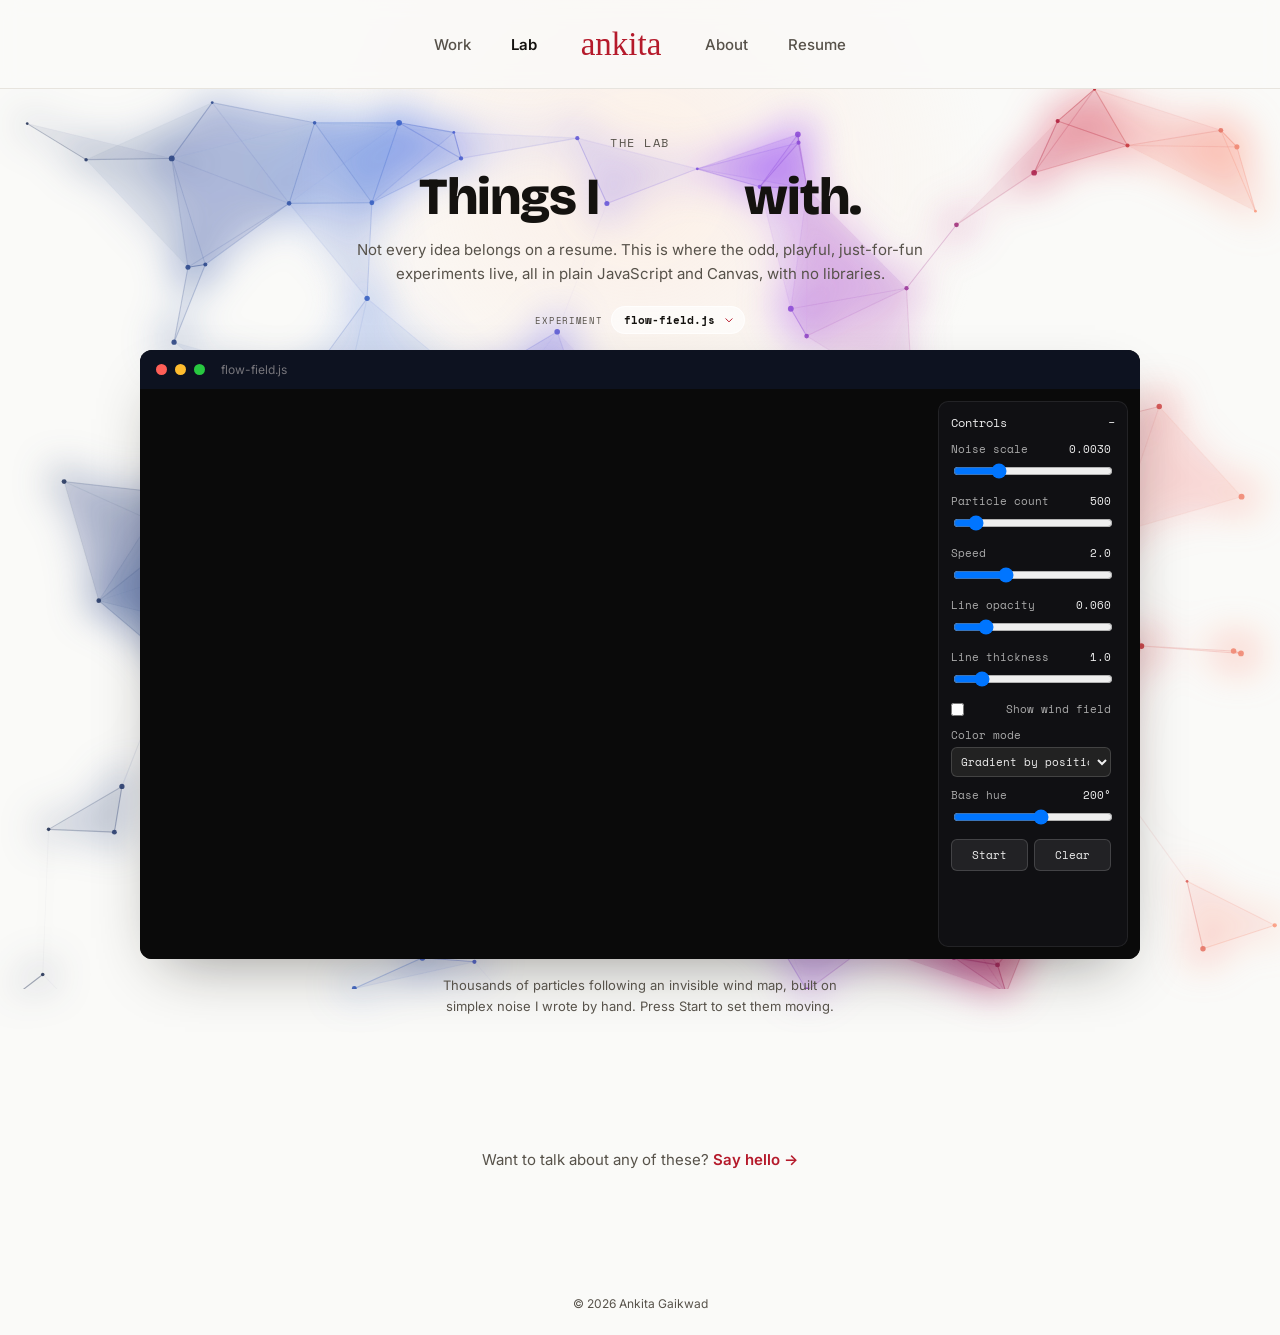
==== lab.html @ 5443c599 "Launch portfolio site Homepage, Lab page, resume, and social preview image." ====
<!DOCTYPE html>
<html lang="en">
<head>
<meta charset="utf-8">
<meta name="viewport" content="width=device-width, initial-scale=1">
<title>Lab — Ankita Gaikwad</title>
<meta name="description" content="Experiments, tinkering, and odd little interactive things — the space outside the serious portfolio.">
<link rel="icon" href="favicon.png" type="image/png" sizes="256x256">
<link rel="icon" href="favicon-32.png" type="image/png" sizes="32x32">
<link rel="apple-touch-icon" href="apple-touch-icon.png">
<link rel="icon" href="favicon.svg" type="image/svg+xml">
<meta property="og:type" content="website">
<meta property="og:title" content="The Lab — Ankita Gaikwad">
<meta property="og:description" content="Experiments, tinkering, and odd little interactive things — the space outside the serious portfolio.">
<meta property="og:image" content="img/og-image.png">
<meta name="twitter:card" content="summary_large_image">
<meta name="twitter:title" content="The Lab — Ankita Gaikwad">
<meta name="twitter:description" content="Experiments, tinkering, and odd little interactive things — the space outside the serious portfolio.">
<meta name="twitter:image" content="img/og-image.png">
<link rel="preconnect" href="https://fonts.googleapis.com">
<link rel="preconnect" href="https://fonts.gstatic.com" crossorigin>
<link href="https://fonts.googleapis.com/css2?family=Homemade+Apple&family=Bricolage+Grotesque:opsz,wght@12..96,500;12..96,700;12..96,800&family=Newsreader:ital,wght@0,500;1,500&family=Space+Mono:wght@400;700&family=Inter:wght@400;500;600&display=swap" rel="stylesheet">
<link rel="stylesheet" href="css/style.css">
<link rel="stylesheet" href="css/lab.css">
</head>
<body class="lab-page">

<div class="spotlight" aria-hidden="true"></div>

<header class="nav">
  <div class="nav-inner">
    <div class="nav-group nav-left">
      <a href="index.html#projects">Work</a>
      <a href="lab.html" class="active">Lab</a>
    </div>

    <a href="index.html" class="nav-logo">ankita</a>

    <div class="nav-group nav-right">
      <a href="index.html#about">About</a>
      <a href="resume.pdf" target="_blank" rel="noopener">Resume</a>
    </div>

    <button type="button" class="nav-toggle" id="navToggle" aria-expanded="false" aria-controls="mobileNav" aria-label="Open menu">
      <span class="nav-toggle-bar"></span>
      <span class="nav-toggle-bar"></span>
      <span class="nav-toggle-bar"></span>
    </button>
  </div>
</header>

<div class="mobile-nav" id="mobileNav">
  <nav class="mobile-nav-links">
    <a href="index.html#projects">Work</a>
    <a href="lab.html" class="active">Lab</a>
    <a href="index.html#about">About</a>
    <a href="resume.pdf" target="_blank" rel="noopener">Resume</a>
  </nav>
  <a class="mobile-nav-cta" href="https://mail.google.com/mail/?view=cm&amp;fs=1&amp;to=ankita.gaikwad1607@gmail.com" target="_blank" rel="noopener" data-mailto="ankita.gaikwad1607@gmail.com">Get in touch</a>
  <div class="mobile-nav-socials">
    <a href="https://github.com/annastudios" target="_blank" rel="noopener">GitHub</a>
    <a href="https://www.linkedin.com/in/ankita-gaikwad-598b63220/" target="_blank" rel="noopener">LinkedIn</a>
  </div>
</div>

<main class="lab-main">

  <div class="bg-canvas-wrap">
    <div class="bg-canvas-region" aria-hidden="true">
      <div class="bg-canvas-view">
        <canvas id="bgWave" class="bg-wave"></canvas>
        <canvas id="bgNetwork" class="bg-network"></canvas>
      </div>
    </div>

  <section class="lab-hero">
    <p class="eyebrow reveal">The Lab</p>
    <h1 class="lab-headline reveal">Things I <span class="accent-word-wrap"><span class="accent-word" id="accentWord">tinker</span></span> with.</h1>
    <p class="lab-sub reveal">
      Not every idea belongs on a resume. This is where the odd, playful, just-for-fun
      experiments live, all in plain JavaScript and Canvas, with no libraries.
    </p>
  </section>

  <div class="lab-picker reveal">
    <span class="lab-picker-label" id="labPickerLabel">Experiment</span>
    <div class="lab-dropdown" id="labDropdown">
      <button type="button" class="lab-dropdown-btn" id="labDropdownBtn" aria-haspopup="listbox" aria-expanded="false" aria-labelledby="labPickerLabel labDropdownBtn">
        <span class="lab-dropdown-value">flow-field.js</span>
        <svg class="lab-dropdown-chevron" viewBox="0 0 16 16" fill="none" aria-hidden="true"><path d="M3 6L8 11L13 6" stroke="currentColor" stroke-width="1.6" stroke-linecap="round" stroke-linejoin="round"/></svg>
      </button>
      <ul class="lab-dropdown-menu" role="listbox" aria-labelledby="labPickerLabel">
        <li role="option" tabindex="-1" data-value="panel-flow" aria-selected="true">
          <span class="lab-opt-name">flow-field.js</span>
          <span class="lab-opt-desc">Noise-driven particle field</span>
        </li>
        <li role="option" tabindex="-1" data-value="panel-maze" aria-selected="false">
          <span class="lab-opt-name">maze.js</span>
          <span class="lab-opt-desc">Generate and solve a maze</span>
        </li>
        <li role="option" tabindex="-1" data-value="panel-sort" aria-selected="false">
          <span class="lab-opt-name">sort-sonic.js</span>
          <span class="lab-opt-desc">Hear sorting algorithms</span>
        </li>
        <li role="option" tabindex="-1" data-value="panel-bounce" aria-selected="false">
          <span class="lab-opt-name">bounce.js</span>
          <span class="lab-opt-desc">Click to drop bouncy balls</span>
        </li>
      </ul>
    </div>
  </div>

  <div class="lab-experiments">
  <section class="lab-experiment is-active reveal" id="panel-flow">
    <div class="lab-window">
      <div class="terminal-bar">
        <span class="term-dot red"></span>
        <span class="term-dot yellow"></span>
        <span class="term-dot green"></span>
        <span class="terminal-title">flow-field.js</span>
      </div>
      <div class="lab-stage" id="flowStage">
        <canvas id="flowCanvas"></canvas>
        <div class="lab-panel" id="flowPanel">
          <button type="button" class="lab-panel-head" id="flowPanelToggle" aria-expanded="true" aria-controls="flowPanelBody">
            <span>Controls</span>
            <span id="flowToggleIcon" aria-hidden="true">−</span>
          </button>
          <div class="lab-panel-body" id="flowPanelBody">
            <div class="lab-row">
              <label for="flow-noiseScale">Noise scale <span class="lab-val" id="flow-v-noiseScale"></span></label>
              <input type="range" id="flow-noiseScale" min="0.0005" max="0.01" step="0.0005">
            </div>
            <div class="lab-row">
              <label for="flow-particleCount">Particle count <span class="lab-val" id="flow-v-particleCount"></span></label>
              <input type="range" id="flow-particleCount" min="100" max="4000" step="100">
            </div>
            <div class="lab-row">
              <label for="flow-speed">Speed <span class="lab-val" id="flow-v-speed"></span></label>
              <input type="range" id="flow-speed" min="0.2" max="6" step="0.1">
            </div>
            <div class="lab-row">
              <label for="flow-lineAlpha">Line opacity <span class="lab-val" id="flow-v-lineAlpha"></span></label>
              <input type="range" id="flow-lineAlpha" min="0.01" max="0.3" step="0.005">
            </div>
            <div class="lab-row">
              <label for="flow-lineWidth">Line thickness <span class="lab-val" id="flow-v-lineWidth"></span></label>
              <input type="range" id="flow-lineWidth" min="0.5" max="4" step="0.1">
            </div>
            <div class="lab-row lab-checkbox-row">
              <label><input type="checkbox" id="flow-showField"> Show wind field</label>
            </div>
            <div class="lab-row">
              <label for="flow-colorMode">Color mode</label>
              <select id="flow-colorMode">
                <option value="single">Single color</option>
                <option value="position" selected>Gradient by position</option>
                <option value="angle">Gradient by angle</option>
                <option value="random">Random per particle</option>
              </select>
            </div>
            <div class="lab-row">
              <label for="flow-baseHue">Base hue <span class="lab-val" id="flow-v-baseHue"></span></label>
              <input type="range" id="flow-baseHue" min="0" max="360" step="1">
            </div>
            <div class="lab-btn-row">
              <button id="flow-btn-run">Start</button>
              <button id="flow-btn-clear">Clear</button>
            </div>
          </div>
        </div>
      </div>
    </div>
    <p class="lab-caption">Thousands of particles following an invisible wind map, built on simplex noise I wrote by hand. Press Start to set them moving.</p>
  </section>

  <section class="lab-experiment reveal" id="panel-maze">
    <div class="lab-window">
      <div class="terminal-bar">
        <span class="term-dot red"></span>
        <span class="term-dot yellow"></span>
        <span class="term-dot green"></span>
        <span class="terminal-title">maze.js</span>
      </div>
      <div class="lab-stage" id="mazeStage">
        <canvas id="mazeCanvas"></canvas>
        <div class="lab-panel" id="mazePanel">
          <button type="button" class="lab-panel-head" id="mazePanelToggle" aria-expanded="true" aria-controls="mazePanelBody">
            <span>Controls</span>
            <span id="mazeToggleIcon" aria-hidden="true">−</span>
          </button>
          <div class="lab-panel-body" id="mazePanelBody">
            <div class="lab-row">
              <label for="maze-cols">Columns <span class="lab-val" id="maze-v-cols"></span></label>
              <input type="range" id="maze-cols" min="8" max="40" step="1">
            </div>
            <div class="lab-row">
              <label for="maze-speed">Speed <span class="lab-val" id="maze-v-speed"></span></label>
              <input type="range" id="maze-speed" min="1" max="20" step="1">
            </div>
            <div class="lab-row">
              <label for="maze-algorithm">Solve algorithm</label>
              <select id="maze-algorithm">
                <option value="bfs" selected>BFS (shortest path)</option>
                <option value="dfs">DFS</option>
              </select>
            </div>
            <div class="lab-row lab-checkbox-row">
              <label><input type="checkbox" id="maze-instant"> Instant (skip animation)</label>
            </div>
            <div class="lab-btn-row">
              <button id="maze-btn-run">Start</button>
            </div>
            <div class="lab-btn-row">
              <button id="maze-btn-new">New maze</button>
              <button id="maze-btn-solve">Solve</button>
            </div>
          </div>
        </div>
      </div>
    </div>
    <p class="lab-caption">A maze carved with a recursive backtracker, then solved live — green is the start, red the exit. Press Start to watch it run.</p>
  </section>

  <section class="lab-experiment reveal" id="panel-sort">
    <div class="lab-window">
      <div class="terminal-bar">
        <span class="term-dot red"></span>
        <span class="term-dot yellow"></span>
        <span class="term-dot green"></span>
        <span class="terminal-title">sort-sonic.js</span>
      </div>
      <div class="lab-stage" id="sortStage">
        <canvas id="sortCanvas"></canvas>
        <div class="lab-panel" id="sortPanel">
          <button type="button" class="lab-panel-head" id="sortPanelToggle" aria-expanded="true" aria-controls="sortPanelBody">
            <span>Controls</span>
            <span id="sortToggleIcon" aria-hidden="true">−</span>
          </button>
          <div class="lab-panel-body" id="sortPanelBody">
            <div class="lab-row">
              <div class="lab-readout">Comparisons <span class="lab-val" id="sort-v-compares">0</span></div>
              <div class="lab-readout">Swaps <span class="lab-val" id="sort-v-swaps">0</span></div>
            </div>
            <div class="lab-row">
              <label for="sort-algorithm">Algorithm</label>
              <select id="sort-algorithm">
                <option value="bubble">Bubble sort</option>
                <option value="insertion">Insertion sort</option>
                <option value="quick" selected>Quick sort</option>
                <option value="merge">Merge sort</option>
                <option value="heap">Heap sort</option>
              </select>
            </div>
            <div class="lab-row">
              <label for="sort-size">Bars <span class="lab-val" id="sort-v-size"></span></label>
              <input type="range" id="sort-size" min="10" max="120" step="2">
            </div>
            <div class="lab-row">
              <label for="sort-speed">Speed <span class="lab-val" id="sort-v-speed"></span></label>
              <input type="range" id="sort-speed" min="5" max="400" step="5">
            </div>
            <div class="lab-row lab-checkbox-row">
              <label><input type="checkbox" id="sort-sound" checked> Sound</label>
            </div>
            <div class="lab-btn-row">
              <button id="sort-btn-run">Start</button>
              <button id="sort-btn-shuffle">Shuffle</button>
            </div>
          </div>
        </div>
      </div>
    </div>
    <p class="lab-caption">The browser version of my <a href="https://github.com/annastudios/Algo-Sonic" target="_blank" rel="noopener">Algo-Sonic</a>, with sound from the Web Audio API. Turn your sound on, pick an algorithm and press Start: bubble sort sounds busy, merge sort sounds rhythmic.</p>
  </section>

  <section class="lab-experiment reveal" id="panel-bounce">
    <div class="lab-window">
      <div class="terminal-bar">
        <span class="term-dot red"></span>
        <span class="term-dot yellow"></span>
        <span class="term-dot green"></span>
        <span class="terminal-title">bounce.js</span>
      </div>
      <div class="lab-stage" id="bounceStage">
        <canvas id="bounceCanvas"></canvas>
        <div class="lab-panel" id="bouncePanel">
          <button type="button" class="lab-panel-head" id="bouncePanelToggle" aria-expanded="true" aria-controls="bouncePanelBody">
            <span>Controls</span>
            <span id="bounceToggleIcon" aria-hidden="true">−</span>
          </button>
          <div class="lab-panel-body" id="bouncePanelBody">
            <div class="lab-row">
              <div class="lab-readout">Balls <span class="lab-val" id="bounce-v-count">0</span></div>
            </div>
            <div class="lab-row">
              <label for="bounce-gravity">Gravity <span class="lab-val" id="bounce-v-gravity"></span></label>
              <input type="range" id="bounce-gravity" min="0" max="1" step="0.05">
            </div>
            <div class="lab-row">
              <label for="bounce-bounciness">Bounciness <span class="lab-val" id="bounce-v-bounciness"></span></label>
              <input type="range" id="bounce-bounciness" min="0.3" max="0.95" step="0.05">
            </div>
            <div class="lab-btn-row">
              <button id="bounce-btn-rain">Rain</button>
              <button id="bounce-btn-shake">Shake</button>
            </div>
            <div class="lab-btn-row">
              <button id="bounce-btn-clear">Clear</button>
            </div>
          </div>
        </div>
      </div>
    </div>
    <p class="lab-caption">Click or tap anywhere to drop a ball — they fall, bounce and bump into each other. Try Rain, then Shake.</p>
  </section>
  </div>

  <p class="lab-outro reveal">Want to talk about any of these? <a href="index.html#contact">Say hello →</a></p>


  </div>

</main>

<footer class="site-footer">
  <span>© <span id="year"></span> Ankita Gaikwad</span>
</footer>

<script src="js/script.js"></script>
<script src="js/lab-effects.js"></script>
<script src="js/flow-field.js"></script>
<script src="js/maze.js"></script>
<script src="js/sort-sonic.js"></script>
<script src="js/bounce.js"></script>
<script src="js/network-bg.js"></script>
</body>
</html>
---- css/style.css ----
:root {
  --bg: #fafaf8;
  --surface: #ffffff;
  --fg: #14120f;
  --muted: #57524a;
  --line: #e7e4de;
  --accent: #b51a2b;
  --accent-deep: #541a2e;
  --accent-soft: #ffe3d3;
  --nav-link: #3d3830;
  --radius: 14px;
  --maxw: 1360px;
}

* { box-sizing: border-box; }

html { scroll-behavior: smooth; }

body {
  margin: 0;
  position: relative;
  overflow-x: clip;
  color: var(--fg);
  font-family: 'Inter', sans-serif;
  -webkit-font-smoothing: antialiased;
  background: var(--bg);
}

/* hides the OS cursor once the wormy cursor takes over (js/script.js) */
body.cursor-worm-active, body.cursor-worm-active * {
  cursor: none !important;
}

/* solid-color block sections, full viewport width */
.contact, .dark-footer {
  width: 100vw;
  position: relative;
  left: 50%;
  margin-left: -50vw;
}

.section-inner {
  max-width: var(--maxw);
  margin: 0 auto;
  padding: 0 24px;
}

.dark-footer {
  background: #161e2f;
  color: rgba(247, 237, 232, 0.6);
  border-top: none;
}

.mono {
  font-family: 'Space Mono', monospace;
}

h1, h2, h3 {
  font-family: 'Bricolage Grotesque', sans-serif;
  font-weight: 800;
  letter-spacing: -0.02em;
  margin: 0;
}

h3 { font-weight: 700; }

p { margin: 0; line-height: 1.6; color: var(--muted); }

a { color: inherit; text-decoration: none; }

section, header, footer { position: relative; z-index: 1; }

/* cursor spotlight */
.spotlight {
  position: fixed;
  inset: 0;
  pointer-events: none;
  z-index: 0;
  background: radial-gradient(500px circle at var(--x, 50%) var(--y, 20%), var(--accent-soft), transparent 70%);
  opacity: 0.45;
  transition: opacity 0.3s ease;
}

/* nav */
.nav {
  position: sticky;
  top: 0;
  backdrop-filter: blur(10px);
  background: rgba(250, 250, 248, 0.75);
  border-bottom: 1px solid var(--line);
  z-index: 10;
}

.nav-inner {
  max-width: var(--maxw);
  margin: 0 auto;
  height: 88px;
  padding: 0 48px;
  display: flex;
  align-items: center;
  justify-content: center;
  position: relative;
}

.nav-group {
  display: flex;
  gap: 40px;
}

.nav-left { margin-right: 44px; }
.nav-right { margin-left: 44px; }

.nav-group a {
  font-family: 'Inter', sans-serif;
  font-weight: 500;
  font-size: 15px;
  color: var(--nav-link);
  text-decoration: none;
  transition: color 0.2s ease;
}

.nav-group a:hover { color: var(--fg); }

.nav-logo {
  font-family: 'Homemade Apple', cursive;
  font-size: 33px;
  color: var(--accent);
  text-decoration: none;
  line-height: 1;
}

/* on lab.html, dim the other nav links so "Lab" reads as the active page */
.lab-page .nav-group a { color: var(--muted); }
.lab-page .nav-group a.active { font-weight: 600; color: var(--fg); }
.lab-page .mobile-nav-links a { color: var(--muted); }
.lab-page .mobile-nav-links a.active { color: var(--fg); }

.btn {
  display: inline-flex;
  align-items: center;
  justify-content: center;
  padding: 12px 22px;
  border-radius: 999px;
  font-size: 13px;
  font-weight: 700;
  font-family: 'Space Mono', monospace;
  border: 1px solid var(--fg);
  transition: transform 0.2s ease, background 0.2s ease, color 0.2s ease;
}

.btn-primary { background: var(--fg); color: var(--bg); }
.btn-primary:hover { background: var(--accent-deep); border-color: var(--accent-deep); }

.btn-ghost { background: transparent; color: var(--fg); }
.btn-ghost:hover { background: var(--fg); color: var(--bg); }

.nav-toggle {
  display: none;
  flex-direction: column;
  justify-content: center;
  align-items: center;
  gap: 5px;
  width: 36px;
  height: 36px;
  padding: 0;
  border: none;
  background: transparent;
  cursor: pointer;
}

.nav-toggle-bar {
  display: block;
  width: 20px;
  height: 2px;
  background: var(--fg);
  transition: transform 0.25s ease, opacity 0.2s ease;
}

.nav-toggle[aria-expanded="true"] .nav-toggle-bar:nth-child(1) { transform: translateY(7px) rotate(45deg); }
.nav-toggle[aria-expanded="true"] .nav-toggle-bar:nth-child(2) { opacity: 0; }
.nav-toggle[aria-expanded="true"] .nav-toggle-bar:nth-child(3) { transform: translateY(-7px) rotate(-45deg); }

/* full-screen mobile nav overlay — sits behind the sticky header (lower
   z-index) so it visually slides in underneath it */
.mobile-nav {
  position: fixed;
  inset: 0;
  z-index: 9;
  padding: 90px 28px 28px;
  background: rgba(255, 255, 255, 0.72);
  backdrop-filter: blur(18px);
  -webkit-backdrop-filter: blur(18px);
  display: flex;
  flex-direction: column;
  opacity: 0;
  visibility: hidden;
  transform: translateY(-12px);
  transition: opacity 0.3s ease, transform 0.3s ease, visibility 0.3s;
}

body.menu-open { overflow: hidden; }

body.menu-open .mobile-nav {
  opacity: 1;
  visibility: visible;
  transform: translateY(0);
}

.mobile-nav-links {
  display: flex;
  flex-direction: column;
}

.mobile-nav-links a {
  font-family: 'Bricolage Grotesque', sans-serif;
  font-weight: 700;
  font-size: 27px;
  color: var(--fg);
  text-decoration: none;
  display: flex;
  align-items: center;
  min-height: 58px;
  border-bottom: 1px solid var(--line);
}

.mobile-nav-links a:last-child { border-bottom: none; }

.mobile-nav-cta {
  align-self: flex-start;
  margin-top: 28px;
  padding: 14px 22px;
  border-radius: 999px;
  background: var(--accent-deep);
  color: #fff;
  font-family: 'Space Mono', monospace;
  font-weight: 700;
  font-size: 14px;
}

.mobile-nav-socials {
  display: flex;
  gap: 20px;
  margin-top: 24px;
  font-family: 'Space Mono', monospace;
  font-size: 13px;
}

.mobile-nav-socials a { color: var(--muted); }
.mobile-nav-socials a:hover { color: var(--fg); }

/* layout helpers */
main { max-width: var(--maxw); margin: 0 auto; padding: 0 24px; }

.eyebrow {
  font-family: 'Space Mono', monospace;
  font-size: 12px;
  letter-spacing: 0.12em;
  text-transform: uppercase;
  color: var(--muted);
  margin-bottom: 14px;
}

section h2 {
  font-size: clamp(28px, 4vw, 40px);
  margin-bottom: 20px;
}

/* hero */
.hero {
  position: relative;
  overflow: hidden;
  padding: 110px 0 100px;
}

/* animated color-spill wave + node network, shared behind hero/about/projects */
.bg-canvas-wrap {
  position: relative;
}

/* full-bleed breakout: main caps at var(--maxw) and is centered, so without this
   the canvas would stop at that column and leave blank gutters on wide screens */
.bg-canvas-region {
  position: absolute;
  top: 0;
  bottom: 0;
  left: 50%;
  width: 100vw;
  margin-left: -50vw;
  z-index: 0;
  /* clip, not hidden: hidden makes this a scroll container, which breaks the sticky child */
  overflow: hidden;
  overflow: clip;
  pointer-events: none;
}

/* the canvases are only viewport-sized and ride along while the region scrolls past —
   a region-sized canvas was 5000px+ tall, over Safari's max canvas area and slow to repaint.
   lvh so mobile address-bar show/hide doesn't resize it */
.bg-canvas-view {
  position: sticky;
  top: 0;
  height: 100vh;
  height: 100lvh;
}

/* traces the same node positions as .bg-network, blurred so the color
   reads as light spilling out of the nodes/edges rather than a separate layer */
.bg-wave {
  position: absolute;
  inset: 0;
  display: block;
  width: 100%;
  height: 100%;
  filter: blur(20px) saturate(1.3);
}

.bg-network {
  position: absolute;
  inset: 0;
  display: block;
  width: 100%;
  height: 100%;
}

.hero-grid {
  display: grid;
  grid-template-columns: 1fr 1.1fr;
  gap: 56px;
  align-items: center;
  text-align: left;
}

.hero-visual { width: 100%; }

.tech-pills {
  display: flex;
  flex-wrap: wrap;
  gap: 8px;
  justify-content: flex-start;
  margin-top: 22px;
}

.pill {
  font-family: 'Inter', sans-serif;
  font-weight: 500;
  font-size: 11px;
  letter-spacing: 0.02em;
  padding: 6px 12px;
  border-radius: 999px;
  border: 1px solid var(--line);
  background: var(--surface);
  color: var(--fg);
}

/* extra lift so pills read as distinct elements over the busy animated
   background, instead of blending into it */
.tech-pills .pill {
  box-shadow: 0 4px 14px -6px rgba(20, 18, 15, 0.25);
}

.scroll-cue {
  position: absolute;
  left: 50%;
  bottom: 20px;
  transform: translateX(-50%);
  display: flex;
  flex-direction: column;
  align-items: center;
  gap: 4px;
  color: var(--muted);
  font-family: 'Space Mono', monospace;
  font-size: 10px;
  letter-spacing: 0.08em;
  text-transform: uppercase;
  text-decoration: none;
  animation: scrollCueBounce 2s ease-in-out infinite;
}

.scroll-cue svg { width: 14px; height: 14px; }

@keyframes scrollCueBounce {
  0%, 100% { transform: translate(-50%, 0); }
  50% { transform: translate(-50%, 6px); }
}

.headline {
  font-size: clamp(40px, 7vw, 68px);
  line-height: 1.05;
  text-wrap: balance;
}

.accent-word-wrap { display: inline-block; overflow: hidden; vertical-align: bottom; }

.accent-word {
  display: inline-block;
  font-family: 'Newsreader', serif;
  font-style: italic;
  font-weight: 500;
  color: var(--accent);
  transition: transform 0.4s cubic-bezier(.65,0,.35,1), opacity 0.4s ease;
}

.accent-word.swap {
  transform: translateY(100%);
  opacity: 0;
}

.hero-sub {
  max-width: 480px;
  margin: 22px 0 0;
  font-size: 15px;
  color: var(--nav-link);
}

.hero-actions {
  margin-top: 36px;
  display: flex;
  gap: 14px;
  justify-content: flex-start;
}

/* about / experience / skills */
.about, .experience, .skills {
  position: relative;
  overflow: hidden;
  padding: 60px 0;
}

/* bento grid — varied-size tiles instead of one flat box, so each
   section has real visual structure instead of a repeated template */
.bento-grid {
  display: grid;
  grid-template-columns: repeat(3, 1fr);
  align-items: stretch;
  gap: 20px;
  max-width: 1040px;
  margin: 0 auto;
}

.bento-tile {
  position: relative;
  background: rgba(255, 255, 255, 0.6);
  backdrop-filter: blur(14px);
  -webkit-backdrop-filter: blur(14px);
  border: 1px solid rgba(255, 255, 255, 0.55);
  border-radius: 16px;
  padding: 32px;
  box-shadow: 0 20px 45px -32px rgba(20, 18, 15, 0.25);
}

.bento-tile.span-2 { grid-column: span 2; }
.bento-tile.span-3 { grid-column: span 3; }
.bento-tile.span-4 { grid-column: span 4; }

.skills .bento-grid { grid-template-columns: repeat(6, 1fr); }

.core-stack {
  max-width: 1040px;
  margin: 0 auto;
}

.core-stack-label {
  display: block;
  font-family: 'Space Mono', monospace;
  font-size: 11px;
  font-weight: 700;
  letter-spacing: 0.08em;
  text-transform: uppercase;
  color: var(--muted);
  margin-bottom: 14px;
}

.core-stack-row {
  display: flex;
  flex-wrap: wrap;
  gap: 10px;
}

.pill-core {
  font-family: 'Inter', sans-serif;
  font-weight: 600;
  font-size: 13px;
  padding: 10px 18px;
  border-radius: 999px;
  background: var(--accent-deep);
  color: #fff;
  box-shadow: 0 10px 24px -12px rgba(84, 26, 46, 0.55);
}

.skills-divider {
  max-width: 1040px;
  margin: 28px auto 32px;
  border: none;
  border-top: 1px solid var(--line);
}

.about-lead {
  font-size: 23px;
  font-weight: 500;
  line-height: 1.5;
  color: var(--fg);
  max-width: 760px;
  margin: 0 0 36px;
}

.about-columns {
  display: grid;
  grid-template-columns: minmax(0, 3fr) minmax(250px, 2fr);
  align-items: stretch;
  gap: 32px;
  max-width: 1040px;
  margin: 0 auto;
}

.about-text {
  font-size: 16px;
  font-weight: 500;
  line-height: 1.6;
  color: var(--nav-link);
}

.about-text + .about-text { margin-top: 14px; }

.fact-card {
  display: flex;
  flex-direction: column;
}

.fact-row {
  padding: 14px 0;
  border-bottom: 1px solid rgba(20, 18, 15, 0.08);
}

.fact-row:first-child { padding-top: 0; }
.fact-row:last-child { padding-bottom: 0; border-bottom: none; }

.fact-label {
  font-family: 'Space Mono', monospace;
  font-size: 10.5px;
  text-transform: uppercase;
  letter-spacing: 0.08em;
  color: var(--accent);
}

.fact-card .fact-value {
  margin: 6px 0 0;
  font-family: 'Bricolage Grotesque', sans-serif;
  font-weight: 700;
  font-size: 16px;
  color: var(--fg);
}

.timeline-date {
  font-family: 'Inter', sans-serif;
  font-size: 12px;
  font-weight: 600;
  color: var(--muted);
  letter-spacing: 0.05em;
  text-transform: uppercase;
}

/* vertical timeline — Experience section */
.timeline {
  position: relative;
  max-width: 860px;
  margin: 0 auto;
  border-left: 2px solid var(--line);
}

.timeline-item {
  position: relative;
  padding-left: 28px;
  padding-bottom: 40px;
}

.timeline-item:last-child { padding-bottom: 0; }

.timeline-marker {
  position: absolute;
  left: -6px;
  top: 6px;
  width: 11px;
  height: 11px;
  border-radius: 50%;
  background: var(--accent);
  border: 2px solid var(--bg);
}

.timeline-marker-outline {
  background: var(--bg);
  border: 2px solid var(--muted);
}

.timeline-meta {
  display: flex;
  align-items: center;
  gap: 10px;
  margin-bottom: 12px;
}

.timeline-type {
  font-family: 'Space Mono', monospace;
  font-size: 11px;
  font-weight: 700;
  letter-spacing: 0.08em;
  text-transform: uppercase;
  color: var(--accent);
}

.timeline-card-edu { padding: 18px; }

.timeline-card-edu h3.timeline-edu-heading {
  font-size: 17px;
  font-weight: 500;
  margin: 0 0 6px;
}

.timeline-card-edu p { font-size: 14px; font-weight: 500; color: var(--muted); }

.bento-tile h3 {
  font-size: 18px;
  margin: 8px 0 10px;
}

.timeline-context {
  margin: -4px 0 0;
  font-size: 14px;
  color: var(--muted);
}

.timeline-list {
  list-style: none;
  margin: 0;
  padding: 0;
  display: flex;
  flex-direction: column;
  gap: 10px;
  font-size: 14.5px;
  font-weight: 500;
  line-height: 1.55;
  color: var(--muted);
}

.timeline-list li { padding-left: 18px; position: relative; }
.timeline-list li::before { content: '–'; position: absolute; left: 0; color: var(--accent); }
.timeline-list strong { color: var(--fg); font-weight: 700; }

/* stat callouts — pulls key numbers out of the prose as visual anchors
   instead of leaving them buried in sentences */
.stat-row {
  display: flex;
  flex-wrap: wrap;
  gap: 28px;
  margin: 28px 0;
  padding: 22px 0;
  border-top: 1px solid var(--line);
  border-bottom: 1px solid var(--line);
}

.stat { display: flex; flex-direction: column; gap: 4px; }

.stat-num {
  font-family: 'Bricolage Grotesque', sans-serif;
  font-weight: 800;
  font-size: 28px;
  line-height: 1;
  color: var(--accent);
}

.stat-label {
  font-family: 'Inter', sans-serif;
  font-weight: 600;
  font-size: 10.5px;
  letter-spacing: 0.05em;
  text-transform: uppercase;
  color: var(--muted);
}

.bento-tile h3.skills-group-title {
  display: flex;
  align-items: center;
  gap: 8px;
  font-family: 'Space Mono', monospace;
  font-size: 12px;
  font-weight: 700;
  letter-spacing: 0.08em;
  text-transform: uppercase;
  color: var(--muted);
  margin: 0 0 14px;
}

.skills-group-title::before {
  content: '';
  width: 6px;
  height: 6px;
  border-radius: 2px;
  background: var(--accent);
  flex-shrink: 0;
}

/* skills tiles: solid colors from the same palette as the project bento,
   instead of frosted white that washed out over the animated background */
.skills .bento-tile {
  border: 0;
  backdrop-filter: none;
  -webkit-backdrop-filter: none;
  box-shadow: 0 20px 40px -28px rgba(20, 18, 15, 0.55);
}
.skill-navy   { background: #161e2f; }
.skill-red    { background: #b51a2b; }
.skill-blue   { background: #3a63c9; }
.skill-purple { background: #6d3bc0; }

.skills .bento-tile h3.skills-group-title { color: rgba(255, 255, 255, 0.8); }
.skills .skills-group-title::before { background: #ffa586; }
.skills .bento-tile .pill {
  background: rgba(255, 255, 255, 0.12);
  border-color: rgba(255, 255, 255, 0.24);
  color: #fff;
}

.pill-row {
  display: flex;
  flex-wrap: wrap;
  gap: 8px;
}

/* projects — colored bento tiles; the key numbers do the job screenshots would */
.projects {
  padding: 60px 0;
}

.skills { padding-bottom: 90px; } /* last section before contact */

.bento-projects {
  display: grid;
  grid-template-columns: repeat(4, minmax(0, 1fr));
  grid-auto-rows: minmax(210px, auto);
  gap: 16px;
  margin-top: 48px;
}

.bento-project {
  display: flex;
  flex-direction: column;
  justify-content: space-between;
  gap: 18px;
  padding: 26px;
  border-radius: 18px;
  color: #fff;
  transition: transform 0.3s ease, box-shadow 0.3s ease;
}
.bento-project:hover {
  transform: translateY(-4px);
  box-shadow: 0 20px 40px -24px rgba(20, 18, 15, 0.5);
}

.bp-featured { grid-column: span 2; grid-row: span 2; background: #161e2f; }
.bp-lantern  { grid-column: span 2; background: #b51a2b; }
.bp-sonic    { background: #3a63c9; }
.bp-stat     { background: #ffa586; color: #541a2e; justify-content: flex-end; }

.bp-tag {
  align-self: flex-start;
  padding: 5px 12px;
  border-radius: 999px;
  background: rgba(255, 255, 255, 0.14);
  font-family: 'Space Mono', monospace;
  font-size: 11px;
  font-weight: 700;
  letter-spacing: 0.03em;
}
.bp-featured .bp-tag { color: #ffa586; }

.bp-metric { display: flex; flex-direction: column; gap: 8px; }
.bp-metric-num {
  font-family: 'Bricolage Grotesque', sans-serif;
  font-weight: 800;
  font-size: clamp(40px, 5vw, 64px);
  line-height: 1;
  color: #ffa586;
}
.bp-metric-label { max-width: 320px; font-size: 13px; line-height: 1.5; color: rgba(255, 255, 255, 0.7); }

.bp-body { display: flex; flex-direction: column; gap: 8px; }
.bp-body h3 { margin: 0; font-size: 20px; line-height: 1.25; }
.bp-featured .bp-body h3 { font-size: 26px; }
.bp-body p { margin: 0; font-size: 13.5px; line-height: 1.55; color: rgba(255, 255, 255, 0.82); }
.bp-body .bp-tech {
  font-family: 'Space Mono', monospace;
  font-size: 11px;
  color: rgba(255, 255, 255, 0.6);
}

/* Problem → Built → Result: label in a narrow left column, text beside it */
.bp-story { display: grid; gap: 8px; margin: 6px 0 2px; }
.bp-story > div { display: grid; grid-template-columns: 64px minmax(0, 1fr); gap: 12px; align-items: baseline; }
.bp-story dt {
  font-family: 'Space Mono', monospace;
  font-size: 11px;
  font-weight: 700;
  letter-spacing: 0.08em;
  text-transform: uppercase;
  color: #ffa586;
}
.bp-story dd { margin: 0; font-size: 13.5px; line-height: 1.5; color: rgba(255, 255, 255, 0.82); }

.bp-link {
  display: inline-flex;
  align-items: center;
  gap: 6px;
  align-self: flex-start;
  margin-top: 4px;
  font-family: 'Space Mono', monospace;
  font-size: 12px;
  font-weight: 700;
  color: #fff;
  transition: gap 0.2s ease;
}
.bp-link::after { content: '→'; }
.bp-links { display: flex; flex-wrap: wrap; gap: 4px 20px; }
.bp-link:hover { gap: 10px; }
.bp-featured .bp-link { color: #ffa586; }

.bp-stat-num {
  font-family: 'Bricolage Grotesque', sans-serif;
  font-weight: 800;
  font-size: 56px;
  line-height: 1;
}
.bp-stat-label { margin-top: 6px; font-size: 13px; font-weight: 600; line-height: 1.4; }

@media (max-width: 860px) {
  .bento-projects { grid-template-columns: repeat(2, minmax(0, 1fr)); grid-auto-rows: auto; }
  .bp-featured, .bp-lantern { grid-column: span 2; grid-row: auto; }
}

@media (max-width: 520px) {
  .bento-projects { grid-template-columns: minmax(0, 1fr); }
  .bp-featured, .bp-lantern { grid-column: auto; }
  .bento-project { padding: 22px; }
}

@media (prefers-reduced-motion: reduce) {
  .bento-project { transition: none; }
}

/* contact */
.contact {
  overflow: hidden;
  padding: 100px 0 120px;
  text-align: center;
  background: #242f49;
}

.contact .section-inner {
  position: relative;
  z-index: 1;
}

/* soft color glow behind the content — mostly off-canvas so only the
   blurred edge bleeds in */
.contact-blob {
  position: absolute;
  z-index: 0;
  border-radius: 50%;
  pointer-events: none;
}

.contact-blob-purple {
  width: 420px;
  height: 420px;
  left: -120px;
  top: -100px;
  background: #8b4fe1;
  opacity: 0.28;
  filter: blur(80px);
}

.contact-blob-red {
  width: 460px;
  height: 460px;
  right: -130px;
  top: 60px;
  background: #b51a2b;
  opacity: 0.22;
  filter: blur(85px);
}

.contact-blob-peach {
  width: 420px;
  height: 420px;
  left: 340px;
  bottom: -160px;
  background: #ffa586;
  opacity: 0.16;
  filter: blur(85px);
}

/* static decoration (network dots + hand-drawn doodles) laid out in a
   centered column so the doodles flank the headline at any viewport width */
.contact-deco {
  position: absolute;
  z-index: 0;
  top: 0;
  bottom: 0;
  left: 50%;
  width: min(1100px, 100%);
  transform: translateX(-50%);
  pointer-events: none;
}

.contact-network {
  position: absolute;
  inset: 0;
  width: 100%;
  height: 100%;
  opacity: 0.5;
}

.contact-doodle { position: absolute; }
.contact-doodle-arrow { left: 60px; top: 170px; opacity: 0.65; }
.contact-doodle-sparkle { right: 70px; top: 150px; opacity: 0.55; }
.contact-doodle-arrow-2 { left: 110px; top: 430px; opacity: 0.5; }

.contact-doodle-label {
  position: absolute;
  left: 66px;
  top: 268px;
  font-family: 'Homemade Apple', cursive;
  font-size: 17px;
  color: rgba(247, 237, 232, 0.55);
  transform: rotate(-4deg);
}

.contact-note {
  display: inline-block;
  margin: 0 0 10px;
  font-family: 'Homemade Apple', cursive;
  font-size: 22px;
  line-height: 1.2;
  color: #ffa586;
  transform: rotate(-3deg);
}

.contact .eyebrow {
  text-align: center;
  font-size: 11px;
  letter-spacing: 0.08em;
  color: rgba(247, 237, 232, 0.55);
}

.contact-headline {
  font-family: 'Bricolage Grotesque', sans-serif;
  font-weight: 800;
  font-size: 40px;
  line-height: 1.1;
  color: #f7ede8;
  margin-bottom: 16px;
}

.contact-accent {
  font-family: 'Newsreader', serif;
  font-style: italic;
  font-weight: 500;
  font-size: 68px;
  line-height: 1;
  color: #ffa586;
}

.contact-sub {
  font-size: 15px;
  color: rgba(247, 237, 232, 0.75);
  max-width: 420px;
  margin: 0 auto;
}

.contact-actions {
  display: flex;
  justify-content: center;
  gap: 14px;
  margin-top: 32px;
}

.contact-btn {
  display: inline-flex;
  align-items: center;
  justify-content: center;
  padding: 14px 30px;
  border-radius: 999px;
  font-family: 'Space Mono', monospace;
  font-weight: 700;
  font-size: 13px;
  transition: transform 0.2s ease, background 0.2s ease, color 0.2s ease, border-color 0.2s ease;
}

.contact-btn-primary {
  background: #f7ede8;
  color: #242f49;
  border: 1px solid #f7ede8;
}
.contact-btn-primary:hover { background: #fff; border-color: #fff; }

.contact-btn-ghost {
  background: transparent;
  color: #f7ede8;
  border: 1px solid rgba(247, 237, 232, 0.5);
}
.contact-btn-ghost:hover { background: rgba(247, 237, 232, 0.15); color: #f7ede8; }

.contact-socials {
  display: flex;
  justify-content: center;
  gap: 12px;
  margin-top: 26px;
}

.contact-socials a {
  padding: 8px 18px;
  border-radius: 999px;
  background: rgba(247, 237, 232, 0.08);
  border: 1px solid rgba(247, 237, 232, 0.15);
  color: rgba(247, 237, 232, 0.85);
  font-family: 'Space Mono', monospace;
  font-size: 12px;
  transition: background 0.2s ease, color 0.2s ease, border-color 0.2s ease;
}
.contact-socials a:hover {
  background: rgba(247, 237, 232, 0.15);
  color: #f7ede8;
  border-color: rgba(247, 237, 232, 0.3);
}

.contact-footnote {
  margin-top: 26px;
  font-family: 'Space Mono', monospace;
  font-size: 10px;
  text-transform: uppercase;
  letter-spacing: 0.03em;
  color: rgba(247, 237, 232, 0.35);
}

/* footer */
.site-footer {
  text-align: center;
  padding: 24px;
  font-family: 'Inter', sans-serif;
  font-size: 12px;
  color: var(--muted);
}

/* scroll reveal */
.reveal {
  opacity: 0;
  transform: translateY(18px);
  transition: opacity 0.6s ease, transform 0.6s ease;
}

.reveal.in-view {
  opacity: 1;
  transform: translateY(0);
}

/* responsive */
@media (max-width: 860px) {
  .bento-grid, .skills .bento-grid { grid-template-columns: 1fr; }
  .bento-tile.span-2, .bento-tile.span-3, .bento-tile.span-4 { grid-column: span 1; }
  .about-columns { grid-template-columns: 1fr; }
  .nav-inner { height: auto; padding: 16px 20px; justify-content: space-between; }
  .nav-group { display: none; }
  .nav-toggle { display: flex; }
  .hero-grid { grid-template-columns: 1fr; text-align: center; }
  .hero-sub { margin-left: auto; margin-right: auto; }
  .tech-pills, .hero-actions { justify-content: center; }
  .contact-headline { font-size: 32px; }
  .contact-accent { font-size: 54px; }
  .contact-actions { flex-wrap: wrap; }
}

@media (max-width: 900px) {
  .contact-doodle, .contact-doodle-label { display: none; }
}

@media (prefers-reduced-motion: reduce) {
  .reveal { transition: none; opacity: 1; transform: none; }
  .accent-word { transition: none; }
  .scroll-cue { animation: none; }
  .stars-a, .stars-b { animation: none; opacity: 0.75; }
  * { scroll-behavior: auto !important; }
  .mobile-nav { transition: none; }
}
---- css/lab.css ----
/* Lab page — hero */
.lab-main { max-width: var(--maxw); margin: 0 auto; padding: 0 24px; }

.lab-hero {
  padding: 44px 0 20px;
  text-align: center;
}

.lab-headline {
  font-family: 'Bricolage Grotesque', sans-serif;
  font-weight: 800;
  letter-spacing: -0.02em;
  font-size: clamp(32px, 5vw, 52px);
  margin: 10px 0;
}

.lab-sub {
  max-width: 620px;
  margin: 0 auto;
  color: var(--muted);
  font-family: 'Inter', sans-serif;
  font-size: 15px;
}

.terminal {
  width: 100%;
  max-width: 720px;
  border-radius: 12px;
  overflow: hidden;
  background: #161e2f;
  box-shadow: 0 24px 60px -24px rgba(20, 18, 15, 0.45);
  font-family: 'Space Mono', monospace;
  text-align: left;
}

.terminal-bar {
  display: flex;
  align-items: center;
  gap: 8px;
  padding: 12px 16px;
  background: #0d1220;
}

.term-dot { width: 11px; height: 11px; border-radius: 50%; display: inline-block; }
.term-dot.red { background: #ff5f57; }
.term-dot.yellow { background: #febc2e; }
.term-dot.green { background: #28c840; }

.terminal-title {
  margin-left: 8px;
  color: rgba(247, 237, 232, 0.45);
  font-size: 12px;
}

.terminal-body {
  padding: 18px 16px;
  height: 360px;
  overflow-y: auto;
  color: #e8f0ee;
  font-size: 13px;
  line-height: 1.7;
  cursor: text;
}

.term-line { margin: 0 0 8px; color: #e8f0ee; white-space: pre-wrap; word-break: break-word; }
.term-echo { color: #8ecae6; }
.term-cmd { color: #ffa586; font-weight: 700; }
.term-error { color: #ff8a80; }
.term-muted { color: rgba(232, 240, 238, 0.5); }

.term-chips {
  display: flex;
  flex-wrap: wrap;
  gap: 6px;
  padding: 0 16px 12px;
}

.term-chip {
  padding: 3px 10px;
  border: 1px solid rgba(255, 165, 134, 0.35);
  border-radius: 999px;
  background: transparent;
  color: #ffa586;
  font-family: 'Space Mono', monospace;
  font-size: 12px;
  cursor: pointer;
  transition: background 0.15s ease, border-color 0.15s ease;
}

.term-chip:hover,
.term-chip:focus-visible { background: rgba(255, 165, 134, 0.12); border-color: #ffa586; outline: none; }

.terminal-input-row {
  display: flex;
  align-items: center;
  gap: 8px;
  padding: 12px 16px;
  border-top: 1px solid rgba(247, 237, 232, 0.08);
}

.term-prompt { color: #ffa586; font-size: 13px; white-space: nowrap; }

.terminal-input {
  flex: 1;
  min-width: 0;
  background: transparent;
  border: none;
  outline: none;
  color: #f7ede8;
  font-family: 'Space Mono', monospace;
  font-size: 13px;
}

/* experiment picker — only one lab window is shown at a time. The panels
   are stacked in one grid cell and the inactive ones are hidden with
   visibility (not display:none) so their canvases keep a real size. */
.lab-picker {
  display: flex;
  align-items: center;
  justify-content: center;
  gap: 8px;
  margin-bottom: 16px;
}

.lab-picker-label {
  font-family: 'Space Mono', monospace;
  font-size: 9px;
  letter-spacing: 0.08em;
  text-transform: uppercase;
  color: var(--muted);
}

/* raised above the experiment panels below it so the open menu isn't covered
   (each .reveal sibling is its own stacking context) */
.lab-picker { position: relative; z-index: 20; }

.lab-dropdown { position: relative; }

.lab-dropdown-btn {
  display: inline-flex;
  align-items: center;
  justify-content: space-between;
  gap: 9px;
  padding: 5px 10px 5px 12px;
  border-radius: 999px;
  border: 1px solid rgba(255, 255, 255, 0.7);
  background: rgba(255, 255, 255, 0.6);
  backdrop-filter: blur(14px);
  -webkit-backdrop-filter: blur(14px);
  box-shadow: 0 10px 28px -14px rgba(20, 18, 15, 0.35);
  color: var(--fg);
  font-family: 'Space Mono', monospace;
  font-size: 11px;
  font-weight: 700;
  cursor: pointer;
  transition: border-color 0.2s ease, box-shadow 0.2s ease, background 0.2s ease;
}

.lab-dropdown-btn:hover,
.lab-dropdown-btn:focus-visible,
.lab-dropdown.is-open .lab-dropdown-btn {
  border-color: var(--accent);
  background: rgba(255, 255, 255, 0.85);
  outline: none;
}

.lab-dropdown-chevron {
  width: 10px;
  height: 10px;
  color: var(--accent);
  transition: transform 0.25s ease;
}

.lab-dropdown.is-open .lab-dropdown-chevron { transform: rotate(180deg); }

.lab-dropdown-menu {
  position: absolute;
  top: calc(100% + 5px);
  left: 50%;
  min-width: 170px;
  margin: 0;
  padding: 4px;
  list-style: none;
  border-radius: 12px;
  border: 1px solid rgba(255, 255, 255, 0.7);
  background: rgba(255, 255, 255, 0.94);
  backdrop-filter: blur(18px);
  -webkit-backdrop-filter: blur(18px);
  box-shadow: 0 24px 50px -20px rgba(20, 18, 15, 0.4);
  opacity: 0;
  visibility: hidden;
  transform: translate(-50%, -6px);
  /* hide only after the fade-out finishes */
  transition: opacity 0.2s ease, transform 0.2s ease, visibility 0s linear 0.2s;
}

/* on open, become visible immediately so the first option can take focus */
.lab-dropdown.is-open .lab-dropdown-menu {
  opacity: 1;
  visibility: visible;
  transform: translate(-50%, 0);
  transition: opacity 0.2s ease, transform 0.2s ease, visibility 0s;
}

.lab-dropdown-menu li {
  position: relative;
  display: flex;
  flex-direction: column;
  gap: 1px;
  padding: 6px 28px 6px 10px;
  border-radius: 8px;
  text-align: left;
  cursor: pointer;
  outline: none;
  transition: background 0.15s ease;
}

.lab-dropdown-menu li:hover,
.lab-dropdown-menu li:focus-visible { background: var(--accent-soft); }

.lab-opt-name {
  font-family: 'Space Mono', monospace;
  font-size: 11px;
  font-weight: 700;
  color: var(--fg);
}

.lab-opt-desc {
  font-family: 'Inter', sans-serif;
  font-size: 10.5px;
  color: var(--muted);
  white-space: nowrap;
}

.lab-dropdown-menu li[aria-selected="true"]::after {
  content: '';
  position: absolute;
  right: 10px;
  top: 50%;
  width: 7px;
  height: 4px;
  border-left: 2px solid var(--accent);
  border-bottom: 2px solid var(--accent);
  transform: translateY(-70%) rotate(-45deg);
}

@media (prefers-reduced-motion: reduce) {
  .lab-dropdown-menu, .lab-dropdown-chevron { transition: none; }
}

.lab-experiments { display: grid; padding-bottom: 40px; }

.lab-outro {
  padding-bottom: 100px; /* room above the footer */
  text-align: center;
  font-family: 'Inter', sans-serif;
  font-size: 15px;
  color: var(--muted);
}

.lab-outro a { color: var(--accent); font-weight: 600; }

.lab-experiments > .lab-experiment { grid-area: 1 / 1; }

.lab-experiments > .lab-experiment:not(.is-active) {
  opacity: 0;
  visibility: hidden;
  pointer-events: none;
}

/* shared "lab window" shell — same chrome as the terminal, reused by every canvas experiment */
.lab-experiment {
  display: flex;
  flex-direction: column;
  align-items: center;
  padding: 0 0 70px;
}

.lab-window {
  width: 100%;
  max-width: 1000px;
  border-radius: 12px;
  overflow: hidden;
  background: #0a0a0a;
  box-shadow: 0 24px 60px -24px rgba(20, 18, 15, 0.45);
}

.lab-stage {
  position: relative;
  width: 100%;
  /* grows with the screen, but never so short that the controls get cramped */
  height: clamp(460px, calc(100vh - 330px), 620px);
  background: #0a0a0a;
  overflow: hidden;
}

.lab-stage canvas { display: block; width: 100%; height: 100%; }

.lab-panel {
  position: absolute;
  top: 12px;
  right: 12px;
  bottom: 12px;
  width: 190px;
  padding: 12px;
  background: rgba(20, 20, 24, 0.72);
  backdrop-filter: blur(10px);
  border: 1px solid rgba(255, 255, 255, 0.08);
  border-radius: 10px;
  color: #eee;
  font-family: 'Space Mono', monospace;
  font-size: 11px;
  display: flex;
  flex-direction: column;
}

.lab-panel.collapsed { bottom: auto; }
.lab-panel.collapsed .lab-panel-body { display: none; }

.lab-panel-body {
  overflow-y: auto;
  overflow-x: hidden;
  min-height: 0;
  padding-right: 4px; /* keeps values clear of the scrollbar */
  /* thin, dark scrollbar instead of the browser's default white one */
  scrollbar-width: thin;
  scrollbar-color: rgba(255, 255, 255, 0.25) transparent;
}
.lab-panel-body::-webkit-scrollbar { width: 6px; }
.lab-panel-body::-webkit-scrollbar-thumb { background: rgba(255, 255, 255, 0.25); border-radius: 3px; }
.lab-panel-body::-webkit-scrollbar-track { background: transparent; }

.lab-panel-head {
  display: flex;
  justify-content: space-between;
  align-items: center;
  cursor: pointer;
  user-select: none;
  font-size: 12px;
  margin-bottom: 10px;
  /* it's a <button> for keyboard access — strip the default button look */
  width: 100%;
  padding: 0;
  background: none;
  border: 0;
  color: inherit;
  font-family: inherit;
  text-align: left;
}
.lab-panel-head:focus-visible { outline: 2px solid #ffa586; outline-offset: 3px; border-radius: 4px; }

.lab-row { margin-bottom: 10px; }
.lab-row label { display: flex; justify-content: space-between; color: #aaa; margin-bottom: 4px; }
.lab-row input[type="range"] { width: 100%; }

.lab-checkbox-row label { display: flex; align-items: center; gap: 6px; cursor: pointer; }
.lab-checkbox-row input[type="checkbox"] { width: auto; margin: 0; }

.lab-row select {
  width: 100%;
  padding: 5px;
  background: #222;
  color: #eee;
  border: 1px solid rgba(255, 255, 255, 0.15);
  border-radius: 6px;
  font-family: inherit;
  font-size: 11px;
}

.lab-val { color: #eee; font-variant-numeric: tabular-nums; }
.lab-readout { display: flex; justify-content: space-between; color: #aaa; margin-bottom: 4px; }
#bounceCanvas { cursor: pointer; }
.lab-caption a { color: var(--accent); text-decoration: underline; }

.lab-btn-row { display: flex; gap: 6px; margin-top: 2px; margin-bottom: 8px; }
.lab-btn-row button {
  flex: 1;
  padding: 7px 4px;
  background: rgba(255, 255, 255, 0.08);
  color: #eee;
  border: 1px solid rgba(255, 255, 255, 0.15);
  border-radius: 6px;
  cursor: pointer;
  font-family: inherit;
  font-size: 11px;
}
.lab-btn-row button:hover { background: rgba(255, 255, 255, 0.16); }

.lab-caption {
  margin-top: 16px;
  font-size: 13px;
  color: var(--muted);
  text-align: center;
  font-family: 'Inter', sans-serif;
  max-width: 560px;
  text-wrap: balance;
}

@media (max-width: 700px) {
  .terminal-body { height: 260px; }
  .lab-stage { height: 320px; }
  .lab-panel { width: 150px; font-size: 10px; padding: 10px; }
}
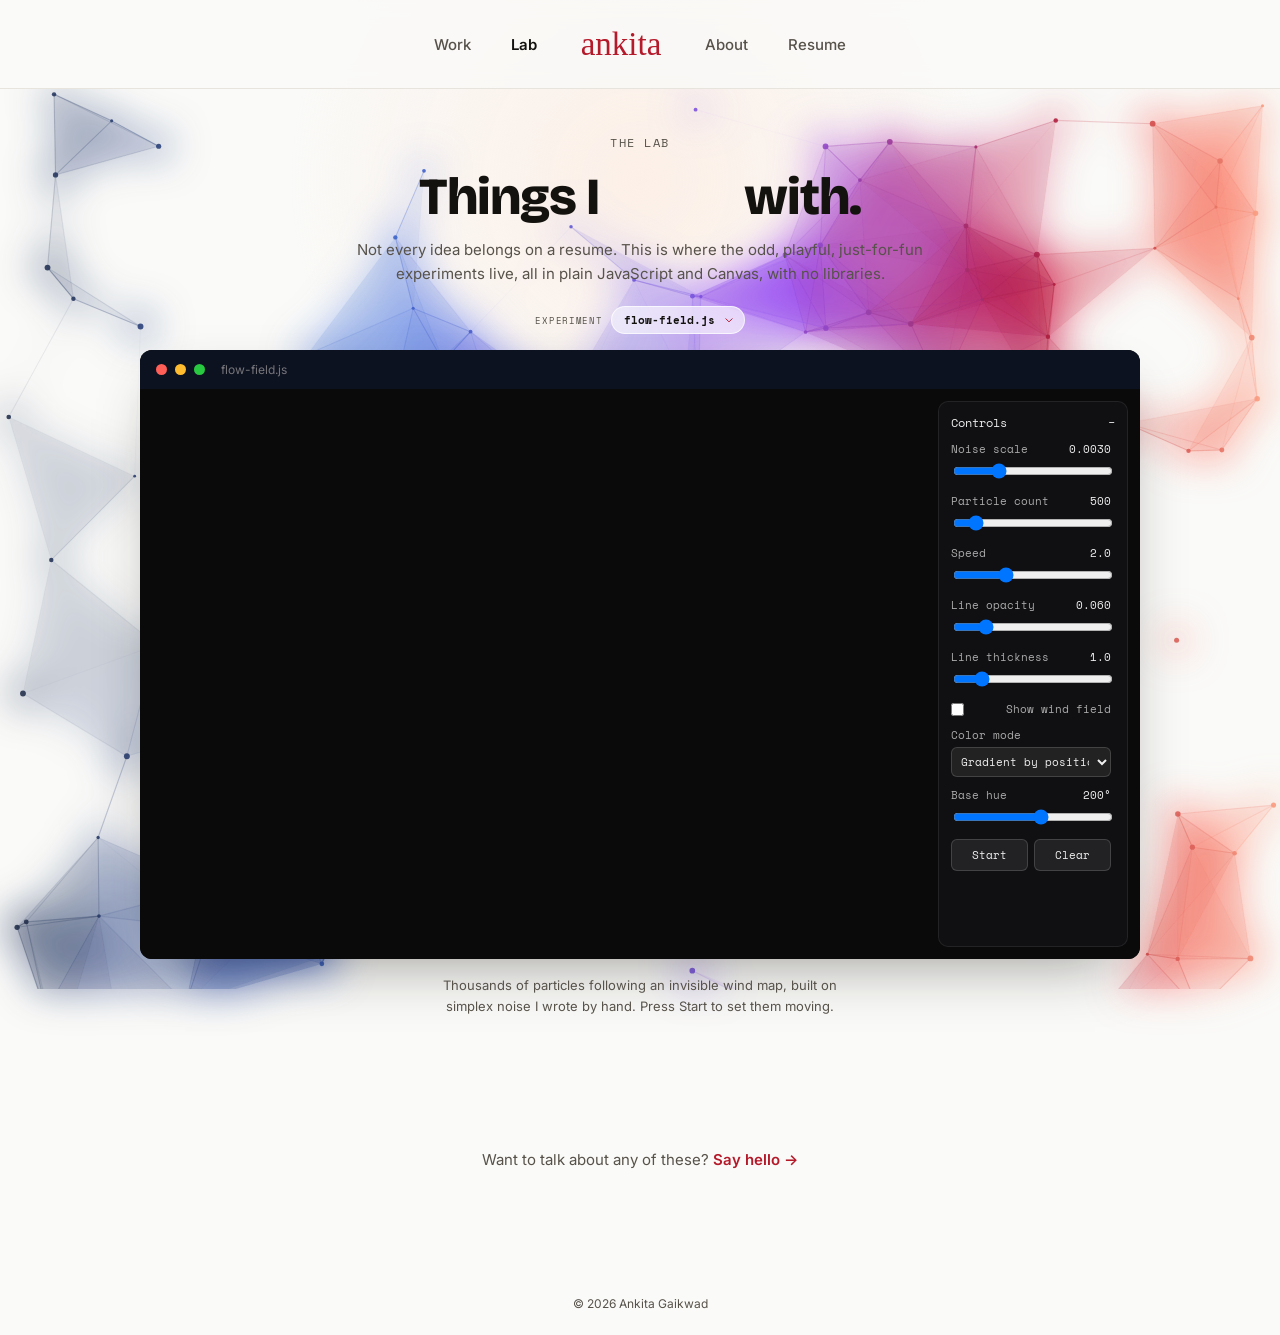
==== commit 96c6045b: "Use a middle dot in page titles" ====
--- a/lab.html
+++ b/lab.html
@@ -3,18 +3,18 @@
 <head>
 <meta charset="utf-8">
 <meta name="viewport" content="width=device-width, initial-scale=1">
-<title>Lab — Ankita Gaikwad</title>
+<title>Lab · Ankita Gaikwad</title>
 <meta name="description" content="Experiments, tinkering, and odd little interactive things — the space outside the serious portfolio.">
 <link rel="icon" href="favicon.png" type="image/png" sizes="256x256">
 <link rel="icon" href="favicon-32.png" type="image/png" sizes="32x32">
 <link rel="apple-touch-icon" href="apple-touch-icon.png">
 <link rel="icon" href="favicon.svg" type="image/svg+xml">
 <meta property="og:type" content="website">
-<meta property="og:title" content="The Lab — Ankita Gaikwad">
+<meta property="og:title" content="The Lab · Ankita Gaikwad">
 <meta property="og:description" content="Experiments, tinkering, and odd little interactive things — the space outside the serious portfolio.">
 <meta property="og:image" content="img/og-image.png">
 <meta name="twitter:card" content="summary_large_image">
-<meta name="twitter:title" content="The Lab — Ankita Gaikwad">
+<meta name="twitter:title" content="The Lab · Ankita Gaikwad">
 <meta name="twitter:description" content="Experiments, tinkering, and odd little interactive things — the space outside the serious portfolio.">
 <meta name="twitter:image" content="img/og-image.png">
 <link rel="preconnect" href="https://fonts.googleapis.com">
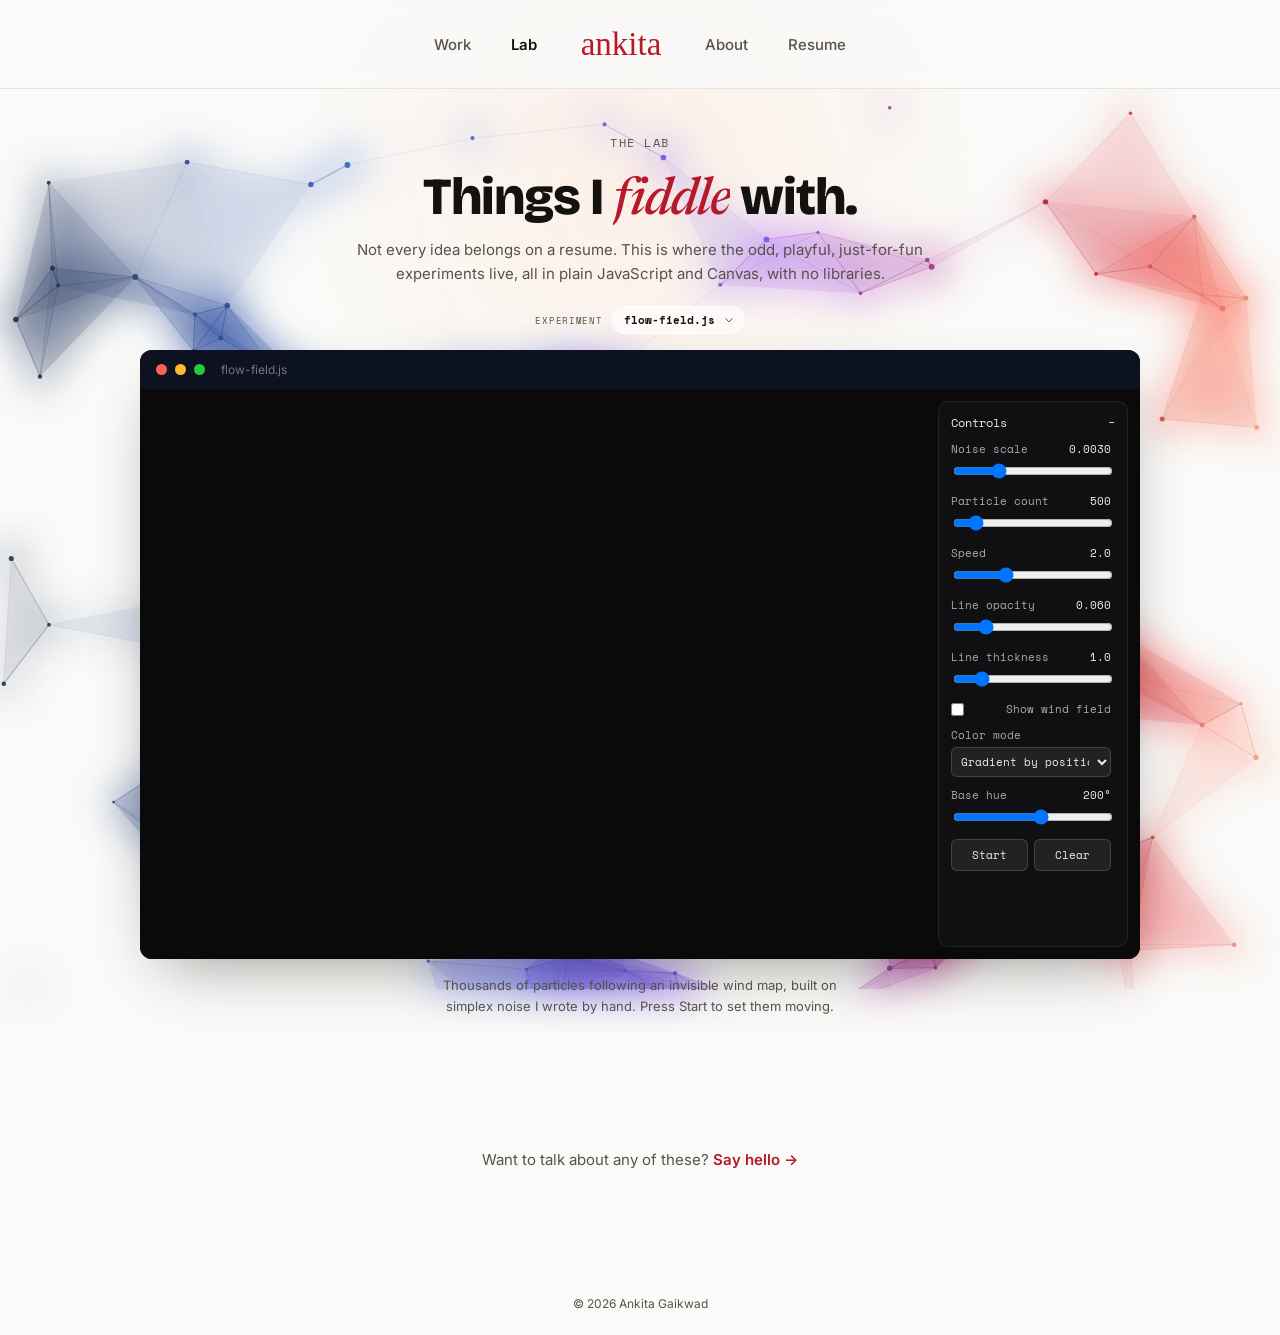
==== commit 4f482f20: "Use full URLs for link previews" ====
--- a/lab.html
+++ b/lab.html
@@ -10,13 +10,15 @@
 <link rel="apple-touch-icon" href="apple-touch-icon.png">
 <link rel="icon" href="favicon.svg" type="image/svg+xml">
 <meta property="og:type" content="website">
+<meta property="og:url" content="https://ankitagaikwad.vercel.app/lab.html">
+<link rel="canonical" href="https://ankitagaikwad.vercel.app/lab.html">
 <meta property="og:title" content="The Lab · Ankita Gaikwad">
 <meta property="og:description" content="Experiments, tinkering, and odd little interactive things — the space outside the serious portfolio.">
-<meta property="og:image" content="img/og-image.png">
+<meta property="og:image" content="https://ankitagaikwad.vercel.app/img/og-image.png">
 <meta name="twitter:card" content="summary_large_image">
 <meta name="twitter:title" content="The Lab · Ankita Gaikwad">
 <meta name="twitter:description" content="Experiments, tinkering, and odd little interactive things — the space outside the serious portfolio.">
-<meta name="twitter:image" content="img/og-image.png">
+<meta name="twitter:image" content="https://ankitagaikwad.vercel.app/img/og-image.png">
 <link rel="preconnect" href="https://fonts.googleapis.com">
 <link rel="preconnect" href="https://fonts.gstatic.com" crossorigin>
 <link href="https://fonts.googleapis.com/css2?family=Homemade+Apple&family=Bricolage+Grotesque:opsz,wght@12..96,500;12..96,700;12..96,800&family=Newsreader:ital,wght@0,500;1,500&family=Space+Mono:wght@400;700&family=Inter:wght@400;500;600&display=swap" rel="stylesheet">
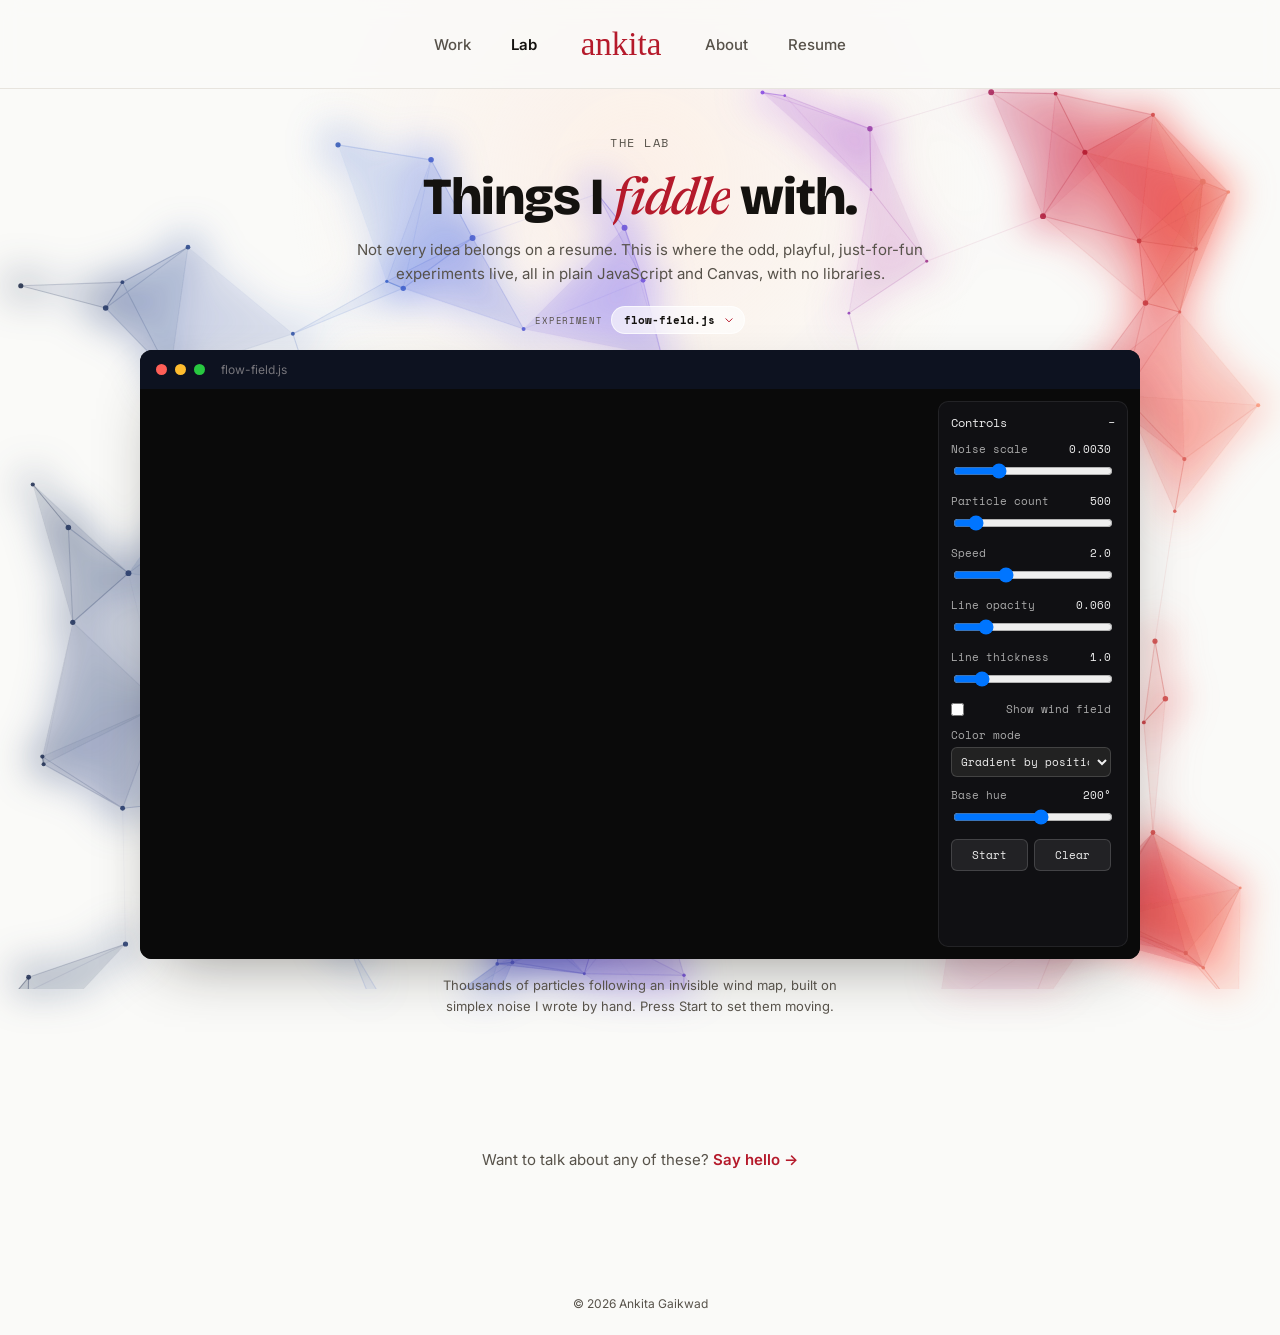
==== commit fda818a9: "Add Vercel Web Analytics" ====
--- a/lab.html
+++ b/lab.html
@@ -336,5 +336,9 @@
 <script src="js/sort-sonic.js"></script>
 <script src="js/bounce.js"></script>
 <script src="js/network-bg.js"></script>
+<script>
+  window.va = window.va || function () { (window.vaq = window.vaq || []).push(arguments); };
+</script>
+<script defer src="/_vercel/insights/script.js"></script>
 </body>
 </html>
